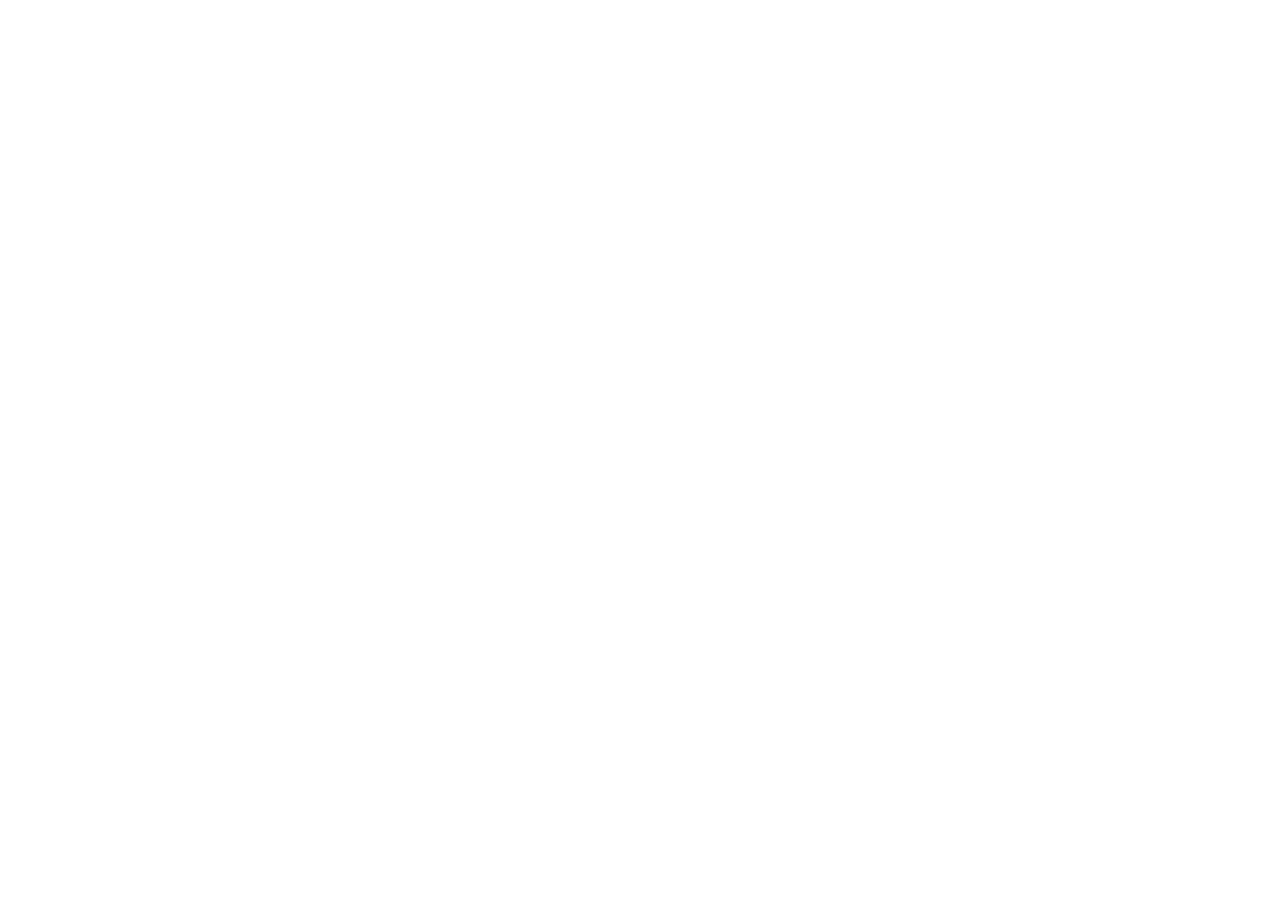
==== 1-Blog/index.html @ 973fa434 "init: initial commit" ====
<!DOCTYPE html>
<html lang="ru">
<head>
    <meta charset="UTF-8">
    <meta name="viewport" content="width=device-width, initial-scale=1.0">
    <title>Мой блог</title>
</head>
<body>
    
</body>
</html>
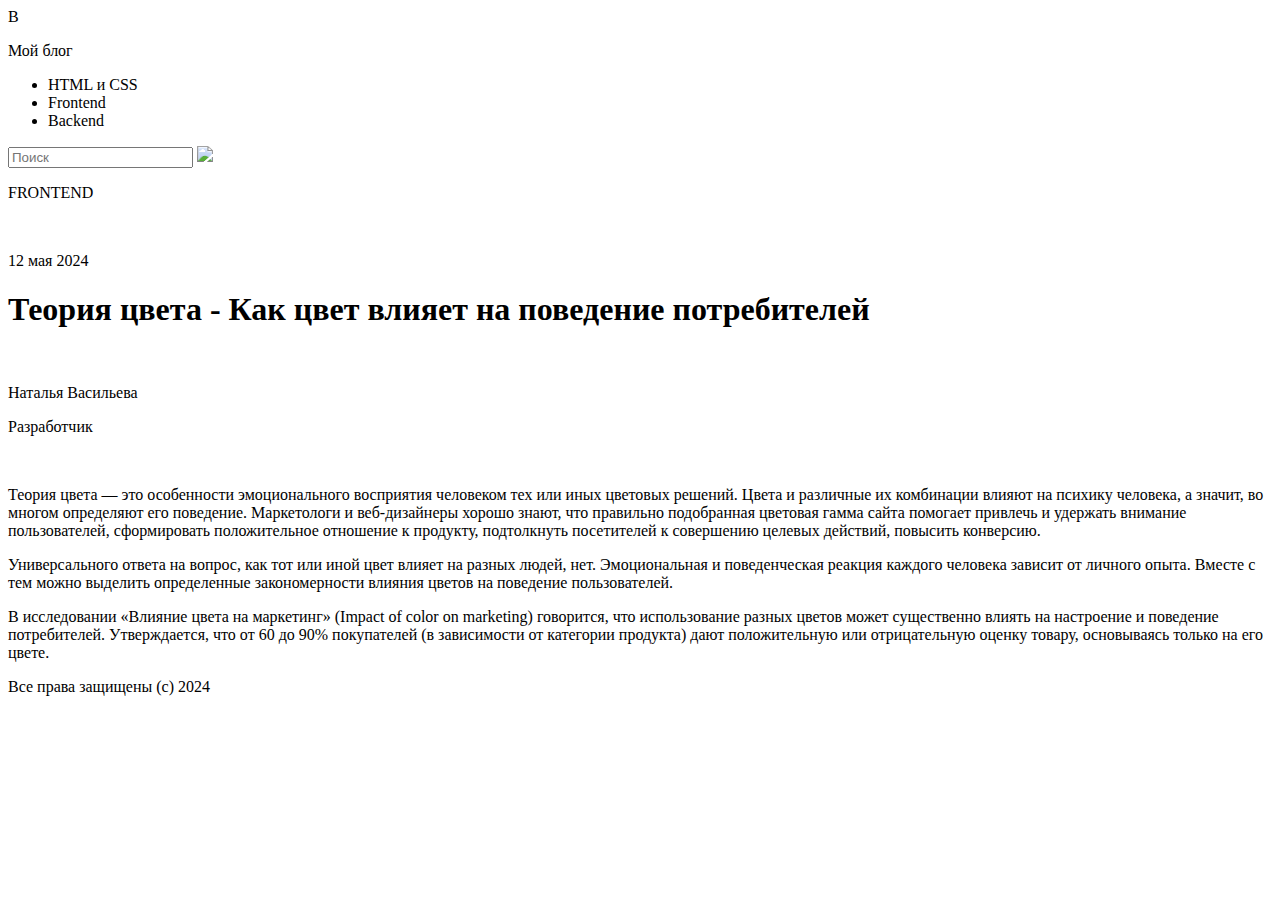
==== commit 2c9f6f3b: "feat: add initial html" ====
--- a/1-Blog/index.html
+++ b/1-Blog/index.html
@@ -6,6 +6,62 @@
     <title>Мой блог</title>
 </head>
 <body>
-    
+    <header>
+        <div>
+          <div>B</div>
+          <p>Мой блог</p>
+        </div>
+        <nav>
+          <ul>
+            <li>HTML и CSS</li>
+            <li>Frontend</li>
+            <li>Backend</li>
+          </ul>
+        </nav>
+        <form>
+          <input type="text" placeholder="Поиск" />
+          <img src="./assets/icons/search.svg" />
+        </form>
+      </header>
+      <main>
+        <div>
+          <p>FRONTEND</p>
+          <img src="./assets/icons/circle.svg" alt="" />
+          <p>12 мая 2024</p>
+        </div>
+        <h1>Теория цвета - Как цвет влияет на поведение потребителей</h1>
+        <div>
+          <img src="./assets/images/photo_profile.png" alt="" />
+          <div>
+            <p>Наталья Васильева</p>
+            <p>Разработчик</p>
+          </div>
+        </div>
+        <img src="./assets/images/article_img.png" alt="" />
+        <p>
+          Теория цвета — это особенности эмоционального восприятия человеком тех или иных
+          цветовых решений. Цвета и различные их комбинации влияют на психику человека, а
+          значит, во многом определяют его поведение. Маркетологи и веб-дизайнеры хорошо
+          знают, что правильно подобранная цветовая гамма сайта помогает привлечь и удержать
+          внимание пользователей, сформировать положительное отношение к продукту,
+          подтолкнуть посетителей к совершению целевых действий, повысить конверсию.
+        </p>
+        <p>
+          Универсального ответа на вопрос, как тот или иной цвет влияет на разных людей,
+          нет. Эмоциональная и поведенческая реакция каждого человека зависит от личного
+          опыта. Вместе с тем можно выделить определенные закономерности влияния цветов на
+          поведение пользователей.
+        </p>
+        <p>
+          В исследовании «Влияние цвета на маркетинг» (Impact of color on marketing)
+          говорится, что использование разных цветов может существенно влиять на настроение
+          и поведение потребителей. Утверждается, что от 60 до 90% покупателей (в
+          зависимости от категории продукта) дают положительную или отрицательную оценку
+          товару, основываясь только на его цвете.
+        </p>
+      </main>
+      <footer>
+          <p>Все права защищены (c) 2024</p>
+      </footer>
 </body>
 </html>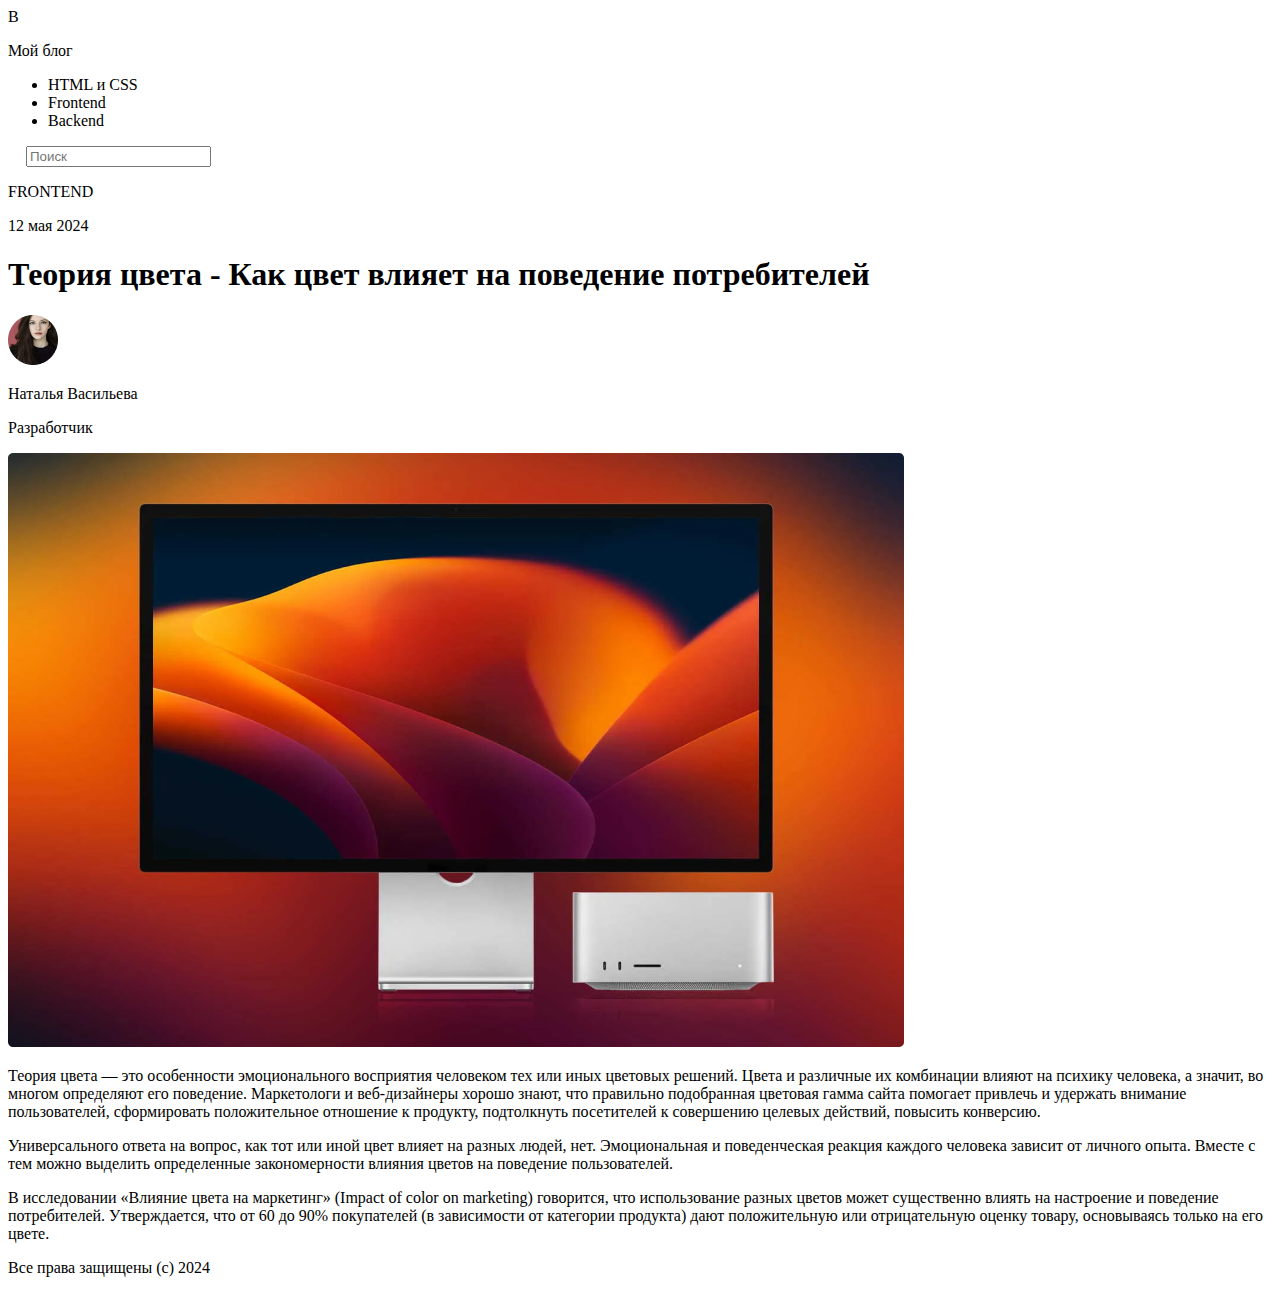
==== commit 48ee9175: "feat: change some tags, add folder 2-Form" ====
--- a/1-Blog/index.html
+++ b/1-Blog/index.html
@@ -18,15 +18,15 @@
             <li>Backend</li>
           </ul>
         </nav>
-        <form>
+        <form action="#" method="get">
+          <img src="./assets/icons/search.svg" alt="Поиск"/>
           <input type="text" placeholder="Поиск" />
-          <img src="./assets/icons/search.svg" />
         </form>
       </header>
       <main>
         <div>
           <p>FRONTEND</p>
-          <img src="./assets/icons/circle.svg" alt="" />
+          <div></div>
           <p>12 мая 2024</p>
         </div>
         <h1>Теория цвета - Как цвет влияет на поведение потребителей</h1>
@@ -37,7 +37,7 @@
             <p>Разработчик</p>
           </div>
         </div>
-        <img src="./assets/images/article_img.png" alt="" />
+        <img src="./assets/images/article_img.png" alt="экран монитора с цветной картинкой" />
         <p>
           Теория цвета — это особенности эмоционального восприятия человеком тех или иных
           цветовых решений. Цвета и различные их комбинации влияют на психику человека, а
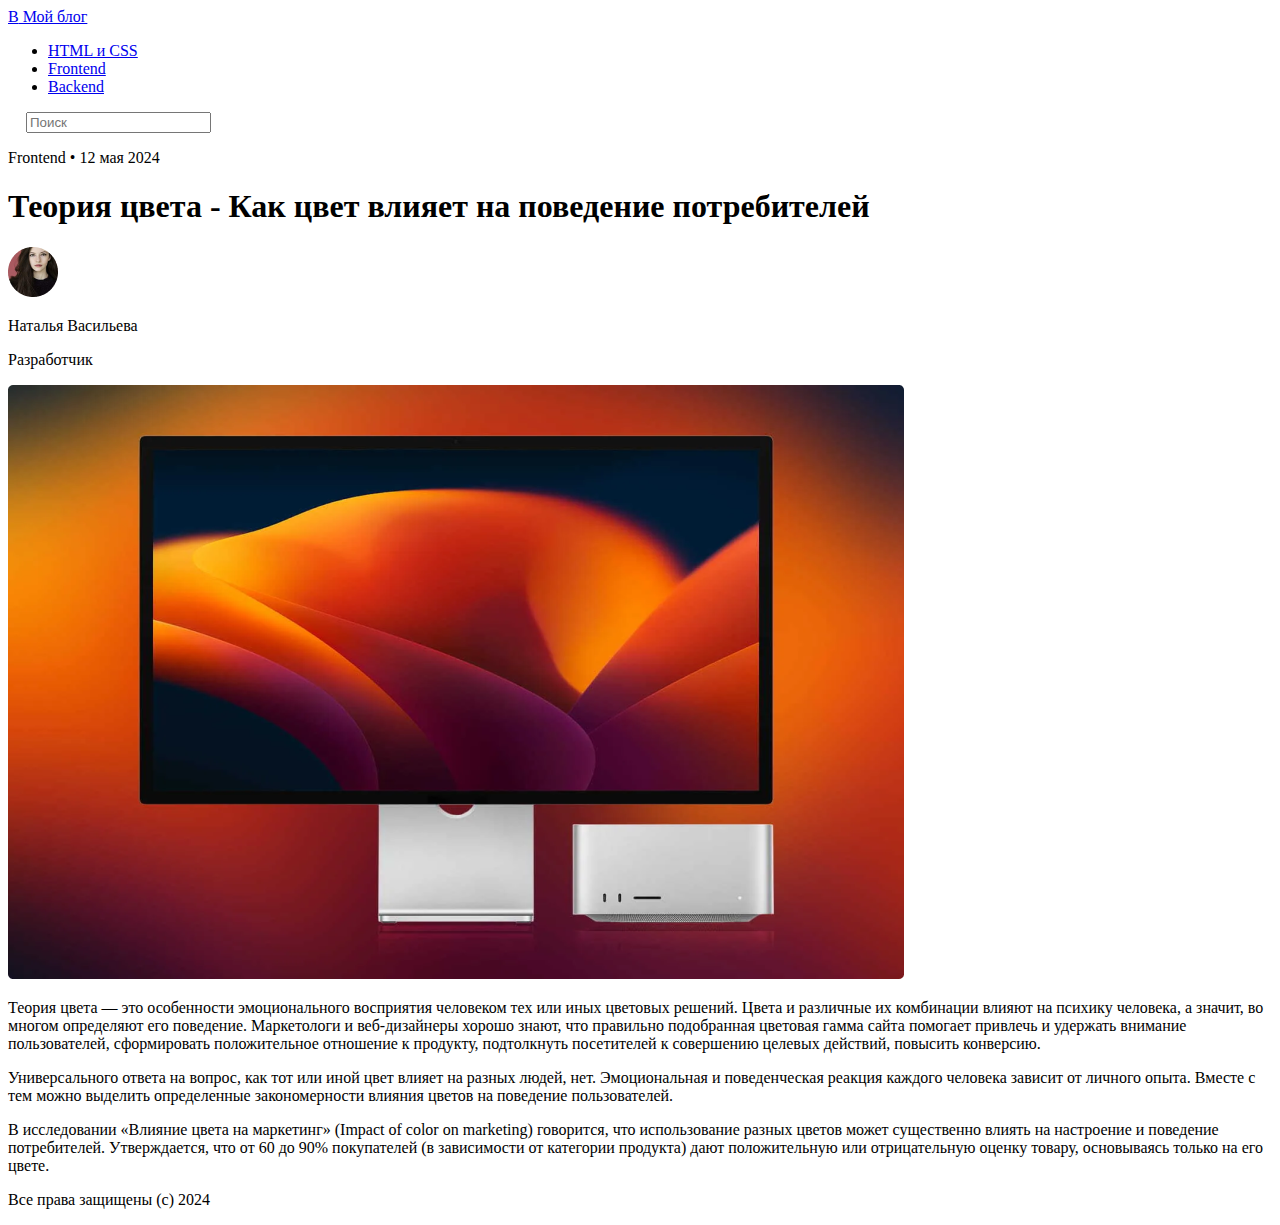
==== commit 7aa1e054: "Merge pull request #1 from i-r-v-i/1-html" ====
--- a/1-Blog/index.html
+++ b/1-Blog/index.html
@@ -7,15 +7,15 @@
 </head>
 <body>
     <header>
-        <div>
-          <div>B</div>
-          <p>Мой блог</p>
-        </div>
+      <a href="#">
+          <span>B</span>
+          Мой блог
+      </a>
         <nav>
           <ul>
-            <li>HTML и CSS</li>
-            <li>Frontend</li>
-            <li>Backend</li>
+            <li><a href="#">HTML и CSS</a></li>
+            <li><a href="#">Frontend</a></li>
+            <li><a href="#">Backend</a></li>
           </ul>
         </nav>
         <form action="#" method="get">
@@ -25,10 +25,11 @@
       </header>
       <main>
         <div>
-          <p>FRONTEND</p>
-          <div></div>
-          <p>12 мая 2024</p>
-        </div>
+          <p>
+              <span>Frontend</span>
+              <span>&bull;</span>
+              <span>12 мая 2024</span>
+          </p>
         <h1>Теория цвета - Как цвет влияет на поведение потребителей</h1>
         <div>
           <img src="./assets/images/photo_profile.png" alt="" />
@@ -37,7 +38,9 @@
             <p>Разработчик</p>
           </div>
         </div>
-        <img src="./assets/images/article_img.png" alt="экран монитора с цветной картинкой" />
+        <article>
+          <img src="./assets/images/article_img.png" alt="экран монитора с цветной картинкой" />
+        <section>
         <p>
           Теория цвета — это особенности эмоционального восприятия человеком тех или иных
           цветовых решений. Цвета и различные их комбинации влияют на психику человека, а
@@ -59,6 +62,9 @@
           зависимости от категории продукта) дают положительную или отрицательную оценку
           товару, основываясь только на его цвете.
         </p>
+      </section>
+        </article>
+        
       </main>
       <footer>
           <p>Все права защищены (c) 2024</p>
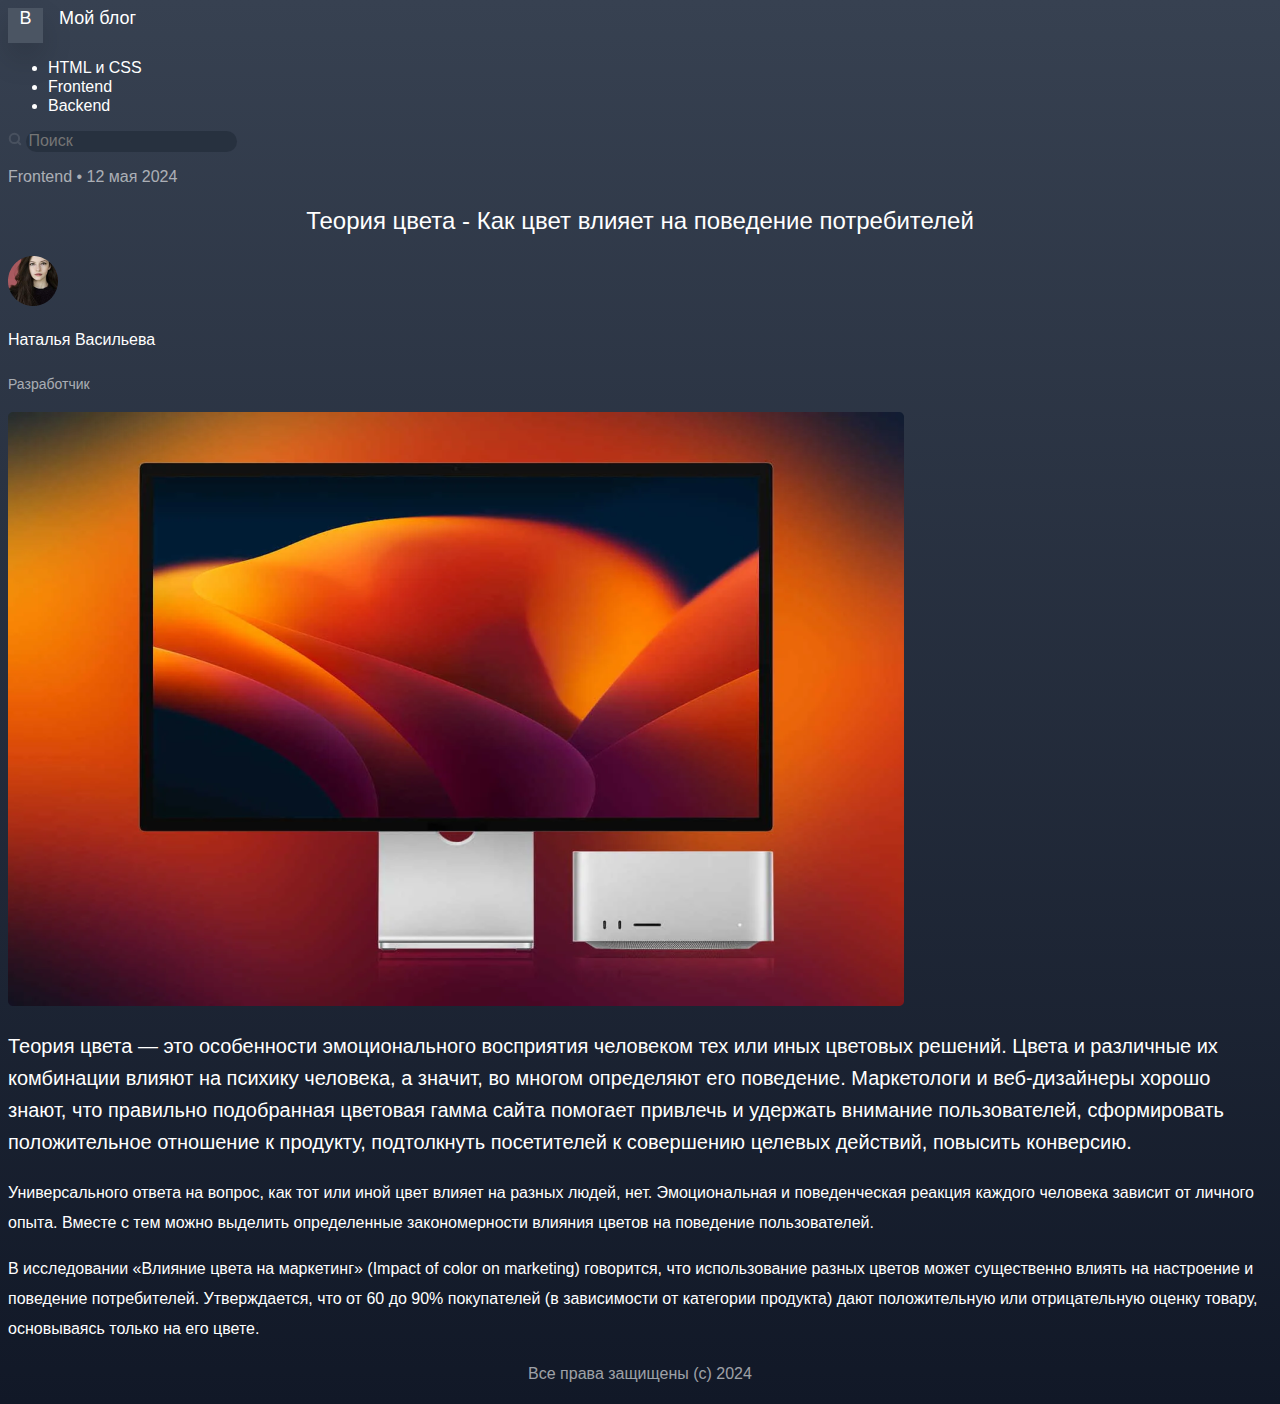
==== commit 83106cf3: "feat: add color and text styles for blog page" ====
--- a/1-Blog/index.html
+++ b/1-Blog/index.html
@@ -4,44 +4,45 @@
     <meta charset="UTF-8">
     <meta name="viewport" content="width=device-width, initial-scale=1.0">
     <title>Мой блог</title>
+    <link rel="stylesheet" href="./styles/style.css" />
 </head>
 <body>
     <header>
-      <a href="#">
+      <a href="#" class="link logo">
           <span>B</span>
           Мой блог
       </a>
         <nav>
           <ul>
-            <li><a href="#">HTML и CSS</a></li>
-            <li><a href="#">Frontend</a></li>
-            <li><a href="#">Backend</a></li>
+            <li><a href="#" class="link">HTML и CSS</a></li>
+            <li><a href="#" class="link">Frontend</a></li>
+            <li><a href="#" class="link">Backend</a></li>
           </ul>
         </nav>
         <form action="#" method="get">
           <img src="./assets/icons/search.svg" alt="Поиск"/>
-          <input type="text" placeholder="Поиск" />
+          <input type="text" placeholder="Поиск" class="search" />
         </form>
       </header>
       <main>
         <div>
-          <p>
+          <p class="opacity">
               <span>Frontend</span>
               <span>&bull;</span>
               <span>12 мая 2024</span>
           </p>
         <h1>Теория цвета - Как цвет влияет на поведение потребителей</h1>
-        <div>
+        <div class="profile">
           <img src="./assets/images/photo_profile.png" alt="" />
           <div>
-            <p>Наталья Васильева</p>
-            <p>Разработчик</p>
+            <p class="profile__name">Наталья Васильева</p>
+            <p class="profile__about opacity">Разработчик</p> 
           </div>
         </div>
         <article>
           <img src="./assets/images/article_img.png" alt="экран монитора с цветной картинкой" />
         <section>
-        <p>
+        <p class="text text_l">
           Теория цвета — это особенности эмоционального восприятия человеком тех или иных
           цветовых решений. Цвета и различные их комбинации влияют на психику человека, а
           значит, во многом определяют его поведение. Маркетологи и веб-дизайнеры хорошо
@@ -49,13 +50,13 @@
           внимание пользователей, сформировать положительное отношение к продукту,
           подтолкнуть посетителей к совершению целевых действий, повысить конверсию.
         </p>
-        <p>
+        <p class="text text_m">
           Универсального ответа на вопрос, как тот или иной цвет влияет на разных людей,
           нет. Эмоциональная и поведенческая реакция каждого человека зависит от личного
           опыта. Вместе с тем можно выделить определенные закономерности влияния цветов на
           поведение пользователей.
         </p>
-        <p>
+        <p class="text text_m">
           В исследовании «Влияние цвета на маркетинг» (Impact of color on marketing)
           говорится, что использование разных цветов может существенно влиять на настроение
           и поведение потребителей. Утверждается, что от 60 до 90% покупателей (в
@@ -67,7 +68,7 @@
         
       </main>
       <footer>
-          <p>Все права защищены (c) 2024</p>
+          <p class="rights opacity">Все права защищены (c) 2024</p>
       </footer>
 </body>
 </html>--- a/1-Blog/styles/style.css
+++ b/1-Blog/styles/style.css
@@ -0,0 +1,81 @@
+body {
+  background: linear-gradient(180deg, #374151 0%, #111827 100%);
+  font-family: "Roboto", sans-serif;
+  color: #ffffff;
+}
+.logo {
+  font-size: 18px;
+  font-weight: 400;
+  line-height: 21.09px;
+}
+.logo span {
+  display: inline-block;
+  width: 35px;
+  height: 35px;
+  background: #4b5563;
+  box-shadow: 0px 15px 30px 0px #00000026;
+  text-align: center;
+  margin-right: 11px;
+}
+
+.link {
+  color: #ffffff;
+  text-decoration: none;
+}
+
+nav .link {
+  font-size: 16px;
+  font-weight: 400;
+  line-height: 18.75px;
+}
+
+.search {
+  border-radius: 100px;
+  background: rgba(31, 41, 55, 0.6);
+  font-size: 16px;
+  font-weight: 400;
+  line-height: 18.75px;
+  border: none;
+}
+
+h1 {
+  font-size: 24px;
+  font-weight: 400;
+  line-height: 38px;
+  text-align: center;
+}
+
+.profile__name {
+  font-size: 16px;
+  font-weight: 400;
+  line-height: 28px;
+  text-align: left;
+}
+.opacity {
+  color: rgba(255, 255, 255, 0.6);
+}
+.profile__about {
+  font-size: 14px;
+  font-weight: 400;
+  line-height: 28px;
+}
+
+.text {
+  font-weight: 400;
+}
+.text_l {
+  font-size: 20px;
+  line-height: 32px;
+}
+
+.text_m {
+  font-size: 16px;
+  line-height: 30px;
+}
+
+.rights {
+  font-size: 16px;
+  font-weight: 400;
+  line-height: 28px;
+  text-align: center;
+}
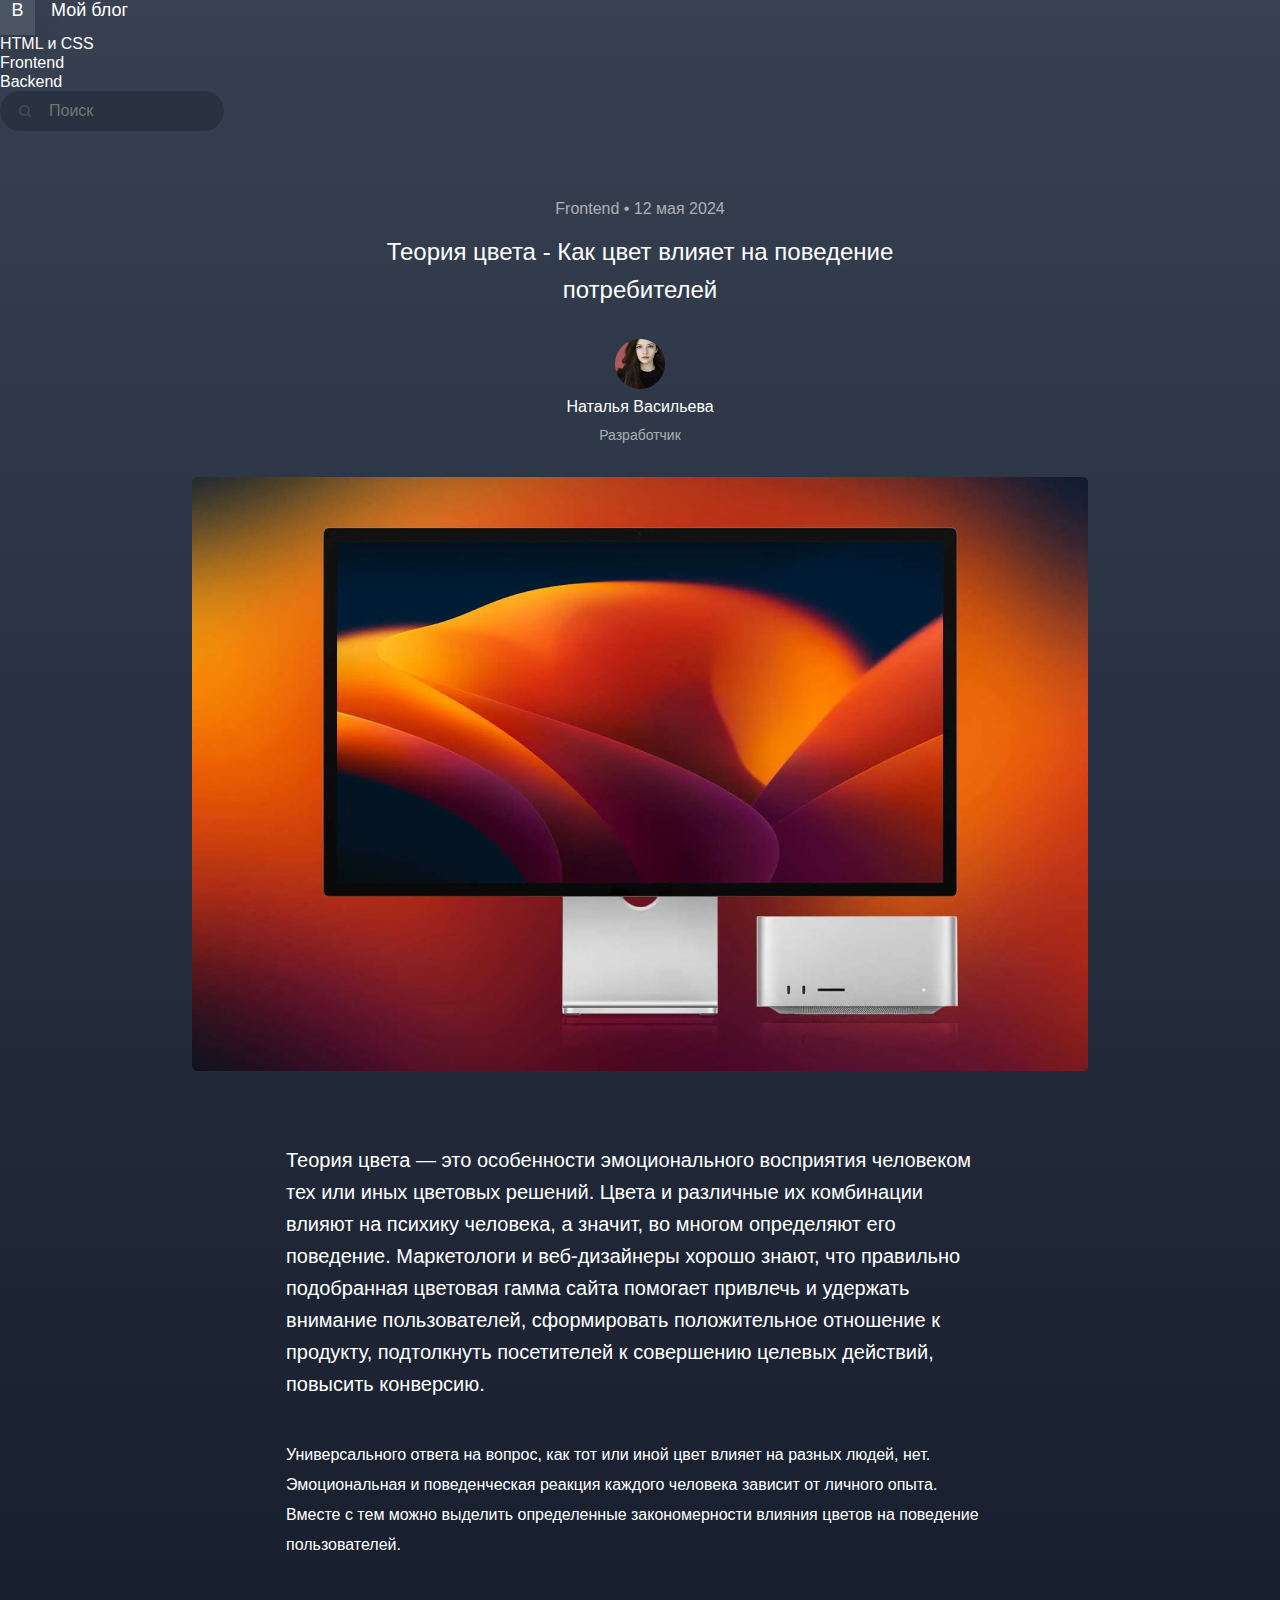
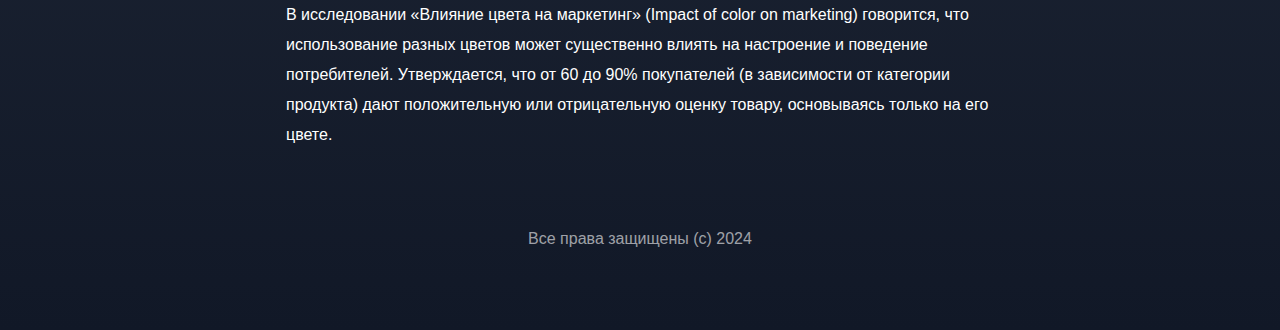
==== commit 552880ea: "feat: add margins and paddings for blog page" ====
--- a/1-Blog/index.html
+++ b/1-Blog/index.html
@@ -26,7 +26,7 @@
       </header>
       <main>
         <div>
-          <p class="opacity">
+          <p class="heading opacity">
               <span>Frontend</span>
               <span>&bull;</span>
               <span>12 мая 2024</span>
--- a/1-Blog/styles/style.css
+++ b/1-Blog/styles/style.css
@@ -1,3 +1,9 @@
+* {
+  margin: 0;
+  padding: 0;
+  box-sizing: border-box;
+}
+
 body {
   background: linear-gradient(180deg, #374151 0%, #111827 100%);
   font-family: "Roboto", sans-serif;
@@ -29,6 +35,21 @@
   line-height: 18.75px;
 }
 
+main {
+  width: 896px;
+  margin: 0 auto;
+}
+
+form {
+  position: relative;
+}
+
+form img {
+  position: absolute;
+  left: 18px;
+  top: 13px;
+}
+
 .search {
   border-radius: 100px;
   background: rgba(31, 41, 55, 0.6);
@@ -36,6 +57,15 @@
   font-weight: 400;
   line-height: 18.75px;
   border: none;
+  width: 224px;
+  height: 40px;
+  margin-bottom: 69px;
+  padding-left: 49px;
+}
+
+.heading {
+  margin-bottom: 15px;
+  text-align: center;
 }
 
 h1 {
@@ -43,13 +73,18 @@
   font-weight: 400;
   line-height: 38px;
   text-align: center;
+  max-width: 525px;
+  margin: 0 auto 30px;
 }
 
+.profile {
+  margin-bottom: 28px;
+  text-align: center;
+}
 .profile__name {
   font-size: 16px;
   font-weight: 400;
   line-height: 28px;
-  text-align: left;
 }
 .opacity {
   color: rgba(255, 255, 255, 0.6);
@@ -60,8 +95,17 @@
   line-height: 28px;
 }
 
+article img {
+  margin-bottom: 69px;
+}
+
+section {
+  max-width: 708px;
+  margin: 0 auto;
+}
 .text {
   font-weight: 400;
+  margin-bottom: 40px;
 }
 .text_l {
   font-size: 20px;
@@ -78,4 +122,5 @@
   font-weight: 400;
   line-height: 28px;
   text-align: center;
+  margin: 75px 0 77px;
 }
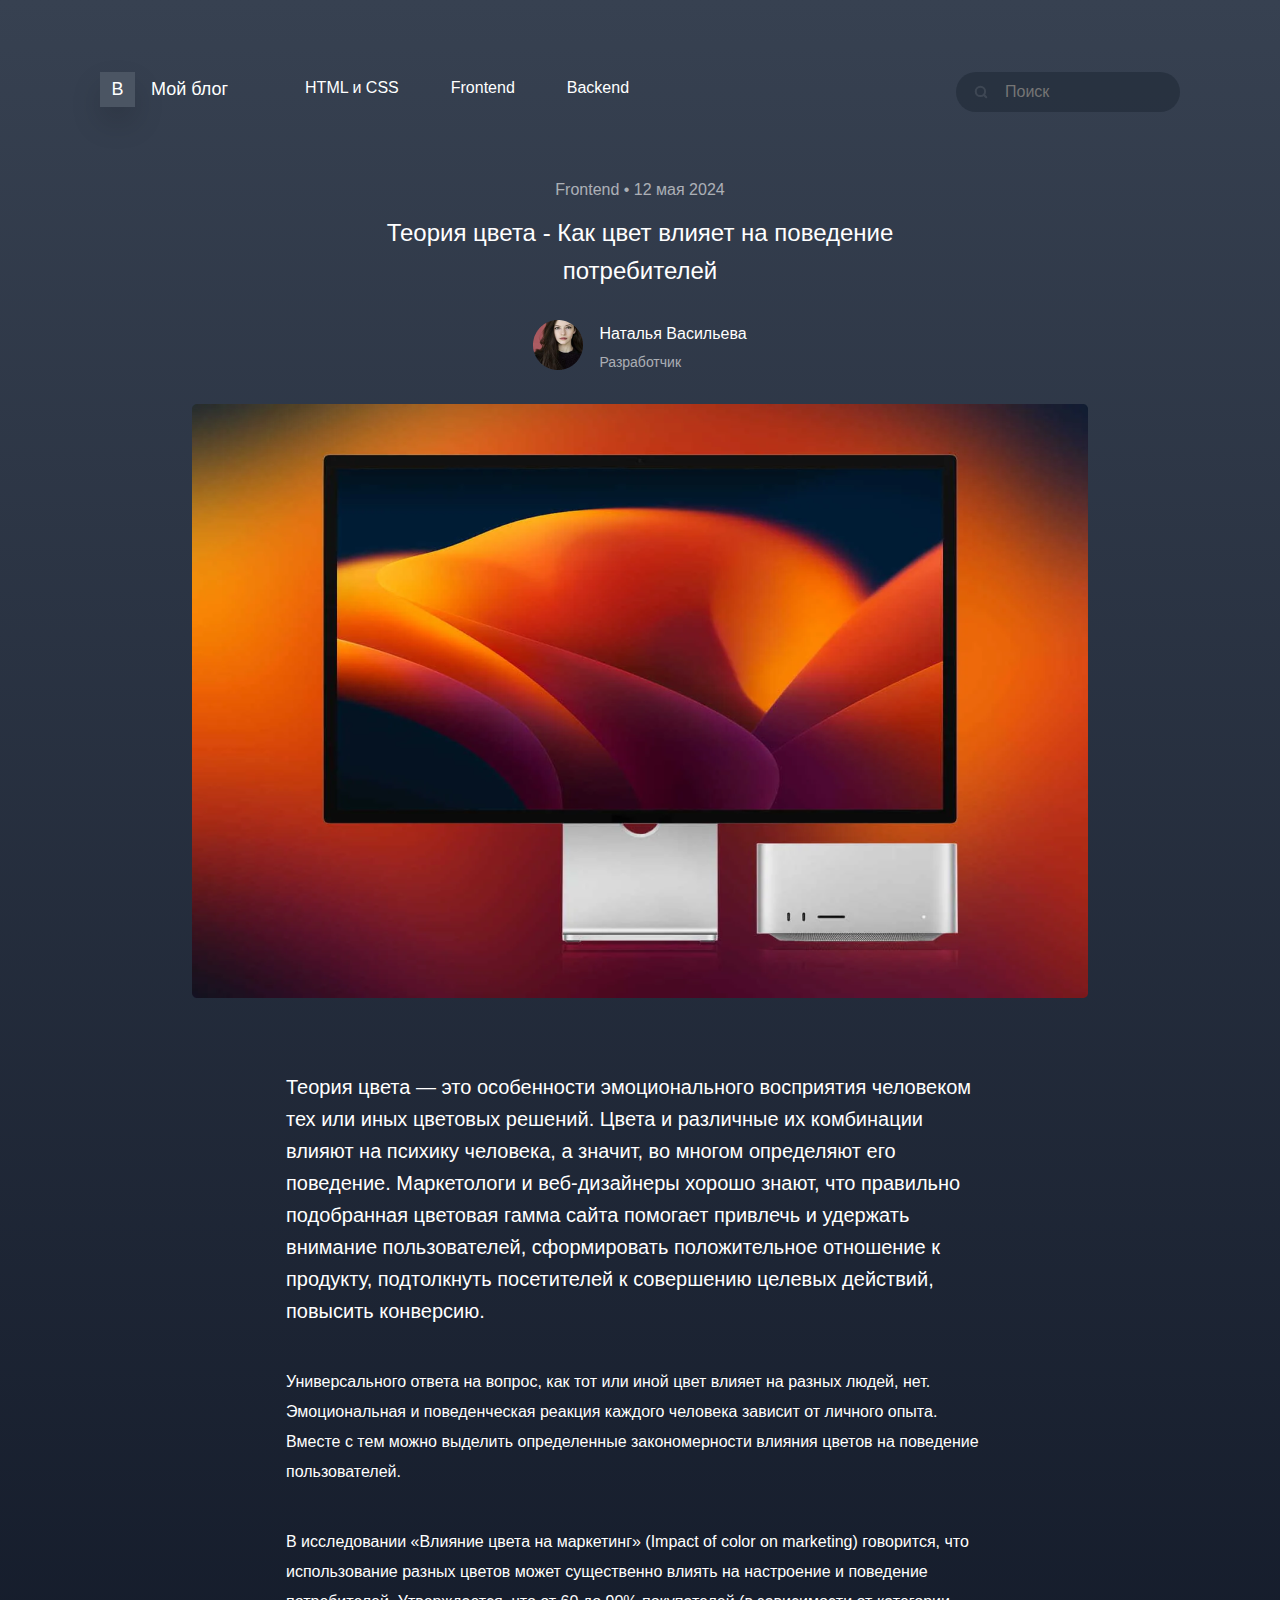
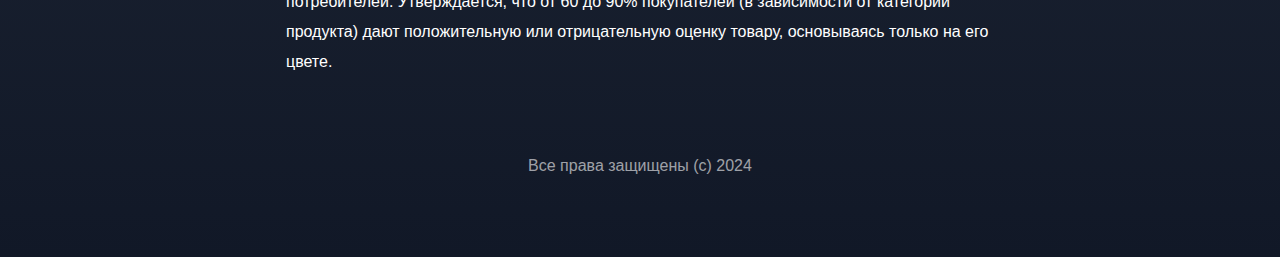
==== commit 7bd5892f: "feat: add flex styles for blog" ====
--- a/1-Blog/index.html
+++ b/1-Blog/index.html
@@ -8,21 +8,23 @@
 </head>
 <body>
     <header>
+      <div class="logoContainer">
       <a href="#" class="link logo">
           <span>B</span>
           Мой блог
       </a>
-        <nav>
+      </div>
+      <nav>
           <ul>
             <li><a href="#" class="link">HTML и CSS</a></li>
             <li><a href="#" class="link">Frontend</a></li>
             <li><a href="#" class="link">Backend</a></li>
           </ul>
-        </nav>
-        <form action="#" method="get">
+      </nav>
+      <form action="#" method="get">
           <img src="./assets/icons/search.svg" alt="Поиск"/>
           <input type="text" placeholder="Поиск" class="search" />
-        </form>
+      </form>
       </header>
       <main>
         <div>
@@ -34,7 +36,7 @@
         <h1>Теория цвета - Как цвет влияет на поведение потребителей</h1>
         <div class="profile">
           <img src="./assets/images/photo_profile.png" alt="" />
-          <div>
+          <div class="profileBlok">
             <p class="profile__name">Наталья Васильева</p>
             <p class="profile__about opacity">Разработчик</p> 
           </div>
--- a/1-Blog/styles/style.css
+++ b/1-Blog/styles/style.css
@@ -9,18 +9,32 @@
   font-family: "Roboto", sans-serif;
   color: #ffffff;
 }
+
+header {
+    padding-top: 72px;
+    max-width: 1080px;
+    margin: 0 auto;
+    display: flex;
+}
+.logoContainer {
+    /* display: flex;
+    gap: 11px; */
+}
 .logo {
   font-size: 18px;
   font-weight: 400;
   line-height: 21.09px;
+  margin-right: 77px;
 }
+
 .logo span {
-  display: inline-block;
+  display: inline-flex;
+  justify-content: center;
+  align-items: center;
   width: 35px;
   height: 35px;
   background: #4b5563;
   box-shadow: 0px 15px 30px 0px #00000026;
-  text-align: center;
   margin-right: 11px;
 }
 
@@ -35,6 +49,14 @@
   line-height: 18.75px;
 }
 
+ul {
+    list-style-type: none;
+    display: flex;
+    gap: 52px;
+    padding-top: 7px;
+
+}
+
 main {
   width: 896px;
   margin: 0 auto;
@@ -42,6 +64,7 @@
 
 form {
   position: relative;
+  margin-left: auto;
 }
 
 form img {
@@ -79,7 +102,14 @@
 
 .profile {
   margin-bottom: 28px;
-  text-align: center;
+  display: flex;
+  gap: 16px;
+  justify-content: center;
+}
+
+.profile img {
+    width: 50px;
+    height: 50px;
 }
 .profile__name {
   font-size: 16px;
